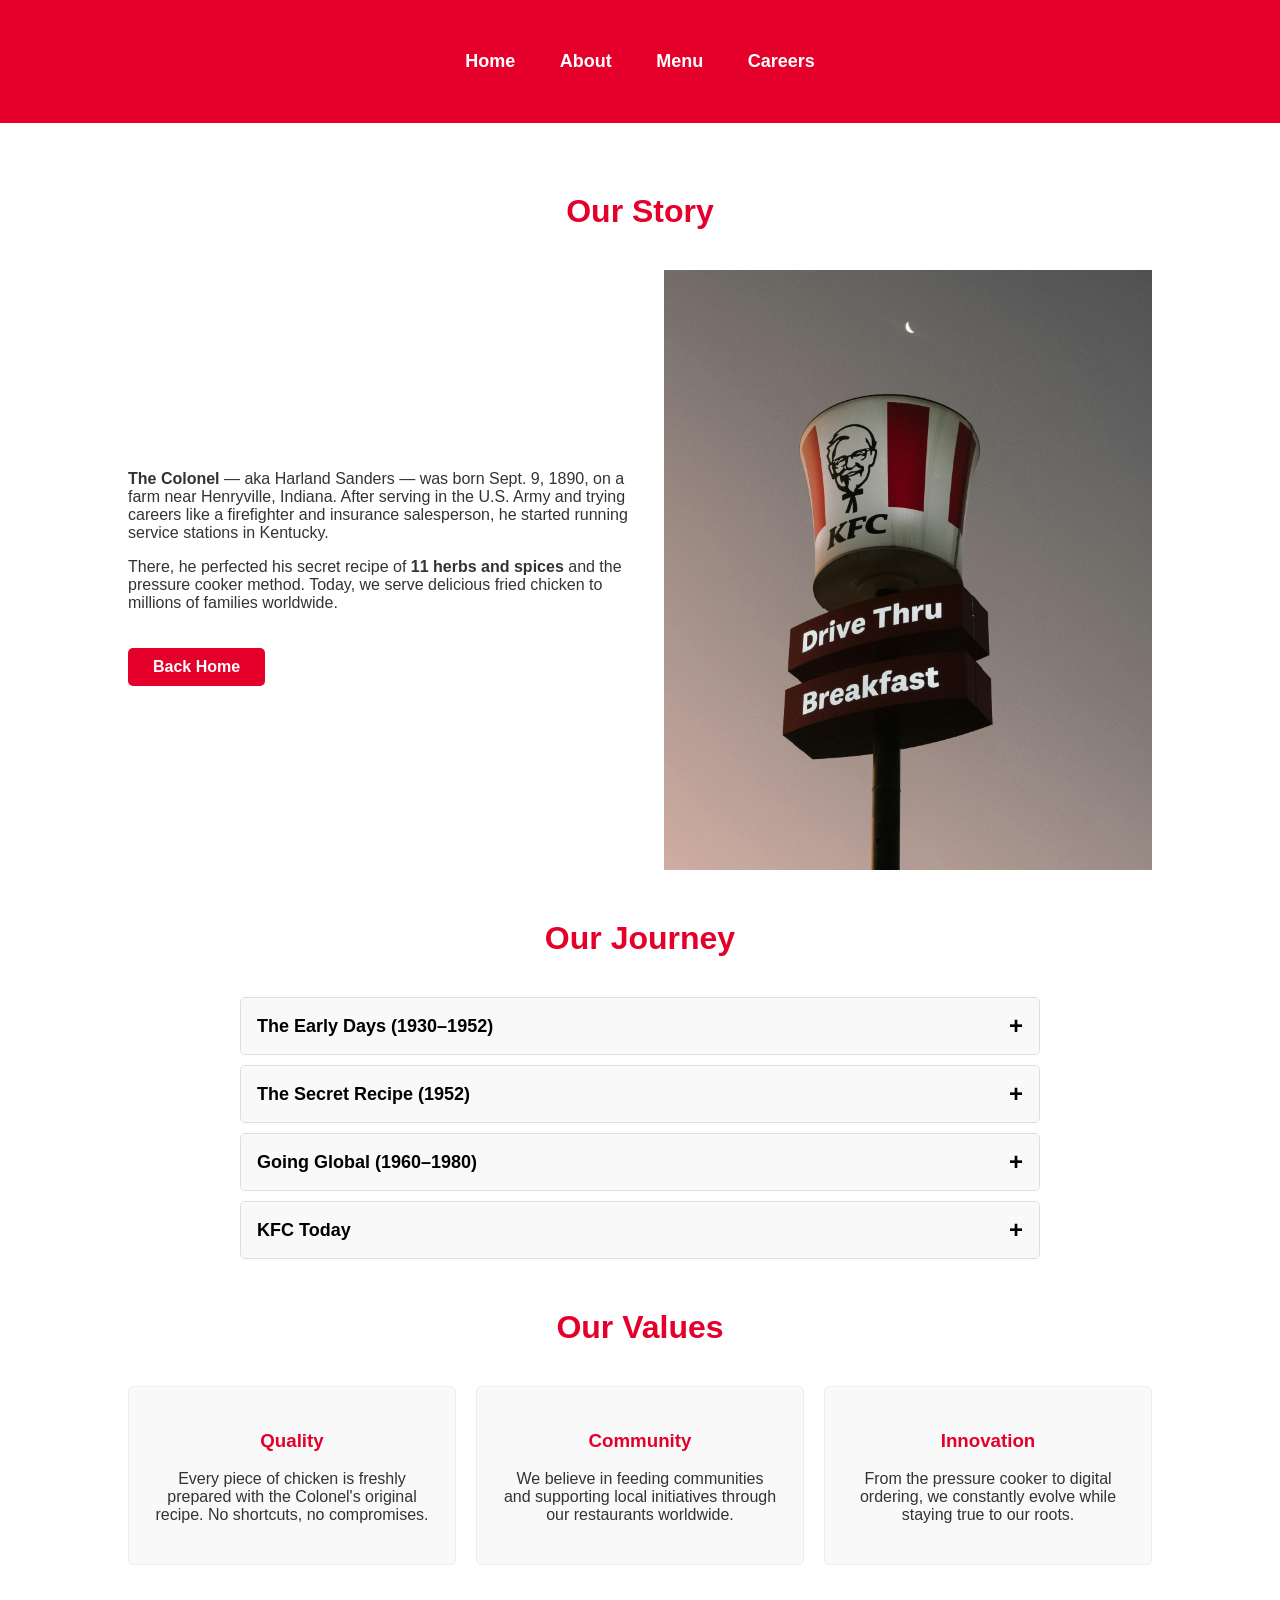
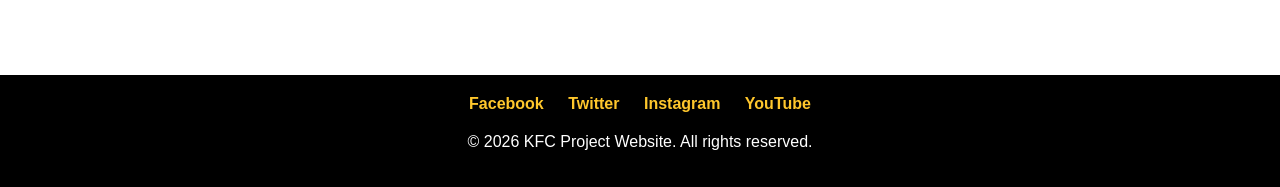
==== about_us.html @ 2c222c82 "Add files via upload" ====
<!DOCTYPE html>
<html lang="en">
<head>
    <meta charset="UTF-8">
    <meta name="viewport" content="width=device-width, initial-scale=1.0">
    <meta name="description" content="Discover the story behind KFC — from Colonel Harland Sanders' secret recipe of 11 herbs and spices to serving millions worldwide.">
    <meta name="keywords" content="KFC history, Colonel Sanders, 11 herbs and spices, fried chicken story, KFC about">
    <link rel="canonical" href="https://yourusername.github.io/kfc-website/about_us.html">
    <meta property="og:title" content="About Us - KFC">
    <meta property="og:description" content="Discover the story behind KFC — from Colonel Harland Sanders' secret recipe of 11 herbs and spices to serving millions worldwide.">
    <meta property="og:type" content="website">
    <meta property="og:url" content="https://yourusername.github.io/kfc-website/about_us.html">
    <meta property="og:image" content="https://yourusername.github.io/kfc-website/_images/_gallery/history.jpg">
    <title>About Us - KFC</title>
    <link rel="stylesheet" href="_css-assets/style.css">
</head>
<body>

    <header>
        <div class="container">
            <nav>
                <ul>
                    <li><a href="index.html">Home</a></li>
                    <li><a href="about_us.html">About</a></li>
                    <li><a href="menu.html">Menu</a></li>
                    <li><a href="careers.html">Careers</a></li>
                </ul>
            </nav>
        </div>
    </header>

    <div class="container">
        <h1 class="section-title" style="margin-top: 50px;">Our Story</h1>
        <div class="about-content">
            <div>
                <p><strong>The Colonel</strong> — aka Harland Sanders — was born Sept. 9, 1890, on a farm near Henryville, Indiana. After serving in the U.S. Army and trying careers like a firefighter and insurance salesperson, he started running service stations in Kentucky.</p>
                <p>There, he perfected his secret recipe of <strong>11 herbs and spices</strong> and the pressure cooker method. Today, we serve delicious fried chicken to millions of families worldwide.</p>
                <a href="index.html" class="btn">Back Home</a>
            </div>
            <img src="_images/_gallery/history.jpg" 
                 srcset="_images/_gallery/history-small.jpg 300w, _images/_gallery/history.jpg 800w" 
                 sizes="(max-width: 768px) 100vw, 40vw" 
                 alt="Colonel Harland Sanders standing outside his first KFC restaurant in Kentucky"
                 width="800" 
                 height="600"
                 loading="lazy">
        </div>

        <h2 class="section-title" style="margin-top: 50px;">Our Journey</h2>
        <div class="accordion">

            <div class="accordion-item">
                <button class="accordion-header" aria-expanded="false">
                    <span>The Early Days (1930–1952)</span>
                    <span class="accordion-icon">+</span>
                </button>
                <div class="accordion-body">
                    <p>In 1930, Colonel Sanders began cooking for travelers at his service station in Corbin, Kentucky. His meals became so popular that he moved across the street to a larger restaurant and motel. By 1936, Kentucky Governor Ruby Laffoon commissioned him as a Kentucky Colonel — the title he carried for life.</p>
                </div>
            </div>

            <div class="accordion-item">
                <button class="accordion-header" aria-expanded="false">
                    <span>The Secret Recipe (1952)</span>
                    <span class="accordion-icon">+</span>
                </button>
                <div class="accordion-body">
                    <p>In 1952, at age 62, the Colonel began franchising his recipe. His first franchise sale went to Pete Harman in Salt Lake City, Utah. Together they coined the name "Kentucky Fried Chicken." The secret blend of 11 herbs and spices remains locked away to this day — only a handful of people know the full recipe.</p>
                </div>
            </div>

            <div class="accordion-item">
                <button class="accordion-header" aria-expanded="false">
                    <span>Going Global (1960–1980)</span>
                    <span class="accordion-icon">+</span>
                </button>
                <div class="accordion-body">
                    <p>KFC expanded rapidly across the United States and then overseas. By 1964, there were over 600 franchised outlets. The Colonel sold the company for $2 million but stayed on as a brand ambassador. KFC entered international markets including the UK, Canada, Australia, and South Africa, becoming a global fast-food icon.</p>
                </div>
            </div>

            <div class="accordion-item">
                <button class="accordion-header" aria-expanded="false">
                    <span>KFC Today</span>
                    <span class="accordion-icon">+</span>
                </button>
                <div class="accordion-body">
                    <p>Today KFC operates in over 145 countries with more than 29,000 restaurants worldwide. While the menu has grown to include burgers, wraps, and sides, the Original Recipe chicken remains the heart of everything we do. We continue to honor the Colonel's legacy of hard work, quality ingredients, and hospitality.</p>
                </div>
            </div>

        </div>

        <h2 class="section-title" style="margin-top: 50px;">Our Values</h2>
        <div class="values-grid">
            <div class="value-card">
                <h3>Quality</h3>
                <p>Every piece of chicken is freshly prepared with the Colonel's original recipe. No shortcuts, no compromises.</p>
            </div>
            <div class="value-card">
                <h3>Community</h3>
                <p>We believe in feeding communities and supporting local initiatives through our restaurants worldwide.</p>
            </div>
            <div class="value-card">
                <h3>Innovation</h3>
                <p>From the pressure cooker to digital ordering, we constantly evolve while staying true to our roots.</p>
            </div>
        </div>
    </div>

    <footer>
        <div class="footer-social">
            <a href="https://facebook.com/kfc" target="_blank" rel="noopener noreferrer" aria-label="KFC Facebook">Facebook</a>
            <a href="https://twitter.com/kfc" target="_blank" rel="noopener noreferrer" aria-label="KFC Twitter">Twitter</a>
            <a href="https://instagram.com/kfc" target="_blank" rel="noopener noreferrer" aria-label="KFC Instagram">Instagram</a>
            <a href="https://youtube.com/kfc" target="_blank" rel="noopener noreferrer" aria-label="KFC YouTube">YouTube</a>
        </div>
        <p>&copy; 2026 KFC Project Website. All rights reserved.</p>
    </footer>

    <script src="_js/main.js"></script>
</body>
</html>
---- _css-assets/style.css ----
html {
  box-sizing: border-box;
}

*, *:before, *:after {
  box-sizing: inherit;
}

body {
    font-family: sans-serif;
    margin: 0;
    padding: 0;
    color: #333;
    background-color: #fff;
}

.container {
    width: 80%;
    max-width: 1200px;
    margin: 0 auto;
    padding: 1.25rem 0;
}

header {
    background-color: #E4002B;
    padding: 0.9375rem 0;
    color: white;
}

nav ul {
    list-style: none;
    padding: 0;
    text-align: center;
}

nav li {
    display: inline;
    margin: 0 1.25rem;
}

nav a {
    color: white;
    text-decoration: none;
    font-weight: bold;
    font-size: 1.125rem;
}

.hero {
    background-color: #FFC72C;
    text-align: center;
    padding: 5rem 1.25rem;
    color: black;
}

.hero h1 {
    font-size: 3rem;
    margin-bottom: 1.25rem;
}

.cards-wrapper {
    display: flex;
    justify-content: space-between;
    gap: 1.25rem;
    margin-top: 2.5rem;
    margin-bottom: 2.5rem;
}

.card-link {
    text-decoration: none;
    color: inherit;
    width: 32%;
    display: block;
}

.card {
    background: white;
    border: 0.0625rem solid #ddd;
    padding: 0.9375rem;
    box-shadow: 2px 2px 5px #ccc;
    text-align: center;
    transition: transform 0.2s;
    height: 100%;
}

.card:hover {
    transform: translateY(-5px);
    border-color: #E4002B;
}

.card img {
    width: 100%;
    height: 9.375rem;
    object-fit: cover;
    border-radius: 4px;
}

.card h3 {
    margin-top: 0.625rem;
    color: #E4002B;
}

.btn {
    display: inline-block;
    padding: 0.625rem 1.5625rem;
    background-color: #E4002B;
    color: white;
    text-decoration: none;
    border-radius: 5px;
    font-weight: bold;
    margin-top: 1.25rem;
}

.section-title {
    text-align: center;
    font-size: 2rem;
    margin-bottom: 2.5rem;
    color: #E4002B;
}

.section-subtitle {
    text-align: center;
    font-size: 1.5rem;
    margin-bottom: 1.25rem;
    color: #333;
}

.about-content {
    display: flex;
    align-items: center;
    gap: 1.25rem;
}

.about-content img {
    width: 50%;
}

.accordion {
    max-width: 800px;
    margin: 0 auto 2.5rem auto;
}

.accordion-item {
    border: 0.0625rem solid #ddd;
    margin-bottom: 0.625rem;
    border-radius: 5px;
    overflow: hidden;
}

.accordion-header {
    width: 100%;
    background: #f9f9f9;
    border: none;
    padding: 1rem;
    text-align: left;
    font-size: 1.125rem;
    font-weight: bold;
    cursor: pointer;
    display: flex;
    justify-content: space-between;
    align-items: center;
}

.accordion-header:hover {
    background: #eee;
}

.accordion-icon {
    font-size: 1.5rem;
    line-height: 1;
}

.accordion-body {
    display: none;
    padding: 1rem;
    border-top: 0.0625rem solid #ddd;
}

.accordion-body.active {
    display: block;
}

.values-grid {
    display: grid;
    grid-template-columns: repeat(auto-fit, minmax(250px, 1fr));
    gap: 1.25rem;
    margin-bottom: 2.5rem;
}

.value-card {
    background: #f9f9f9;
    padding: 1.5rem;
    border-radius: 5px;
    text-align: center;
    border: 0.0625rem solid #eee;
}

.value-card h3 {
    color: #E4002B;
}

.menu-grid {
    display: grid;
    grid-template-columns: repeat(auto-fill, minmax(200px, 1fr));
    gap: 1.25rem;
}

.menu-item {
    border: 0.0625rem solid #eee;
    padding: 0.9375rem;
    text-align: center;
    overflow: hidden;
}

.menu-item.hidden {
    display: none;
}

.menu-item img {
    width: 100%;
    height: 7.5rem;
    object-fit: cover;
    cursor: pointer;
    transition: transform 0.3s ease;
}

.menu-item img:hover {
    transform: scale(1.1);
}

.price {
    color: #E4002B;
    font-weight: bold;
    font-size: 1.125rem;
}

.search-input {
    width: 100%;
    max-width: 400px;
    display: block;
    margin: 0 auto 2.5rem auto;
    padding: 0.625rem;
    border: 0.0625rem solid #ddd;
    border-radius: 3px;
    font-size: 1rem;
}

.menu-filter-tabs, .job-filter-tabs {
    text-align: center;
    margin-bottom: 2.5rem;
}

.filter-btn {
    background: #eee;
    border: none;
    padding: 0.625rem 1.25rem;
    margin: 0 0.3125rem;
    cursor: pointer;
    border-radius: 3px;
    font-size: 1rem;
}

.filter-btn.active {
    background: #E4002B;
    color: white;
}

.job-listings {
    display: grid;
    grid-template-columns: repeat(auto-fill, minmax(300px, 1fr));
    gap: 1.25rem;
    margin-bottom: 1.25rem;
}

.job-card {
    border: 0.0625rem solid #ddd;
    padding: 1.25rem;
    border-radius: 5px;
}

.job-card.hidden {
    display: none;
}

.job-location {
    font-size: 0.875rem;
    color: #777;
}

.job-tag {
    display: inline-block;
    background: #FFC72C;
    padding: 0.3125rem 0.625rem;
    border-radius: 3px;
    font-size: 0.875rem;
    margin-top: 0.625rem;
    font-weight: bold;
}

.career-form, .enquiry-form-wrapper {
    background: #222;
    color: white;
    padding: 2.5rem;
    border-radius: 10px;
    max-width: 500px;
    margin: 0 auto;
}

.contact-layout {
    display: flex;
    gap: 2.5rem;
    margin-bottom: 2.5rem;
}

.contact-form-wrapper {
    flex: 1;
}

.contact-info {
    flex: 1;
}

.contact-info h2 {
    color: #E4002B;
}

.info-item {
    margin-bottom: 1.5rem;
}

.info-item h3 {
    margin-bottom: 0.3125rem;
}

.info-item a {
    color: #E4002B;
    text-decoration: none;
}

.info-item a:hover {
    text-decoration: underline;
}

input, select, textarea {
    width: 100%;
    padding: 0.625rem;
    margin-bottom: 0.9375rem;
    border: none;
    border-radius: 3px;
    font-family: inherit;
}

textarea {
    resize: vertical;
}

.form-error {
    color: #ff4d4d;
    font-size: 0.875rem;
    margin-bottom: 0.625rem;
    display: none;
}

.form-success {
    color: #4caf50;
    font-size: 0.875rem;
    margin-bottom: 0.625rem;
    display: none;
}

.gallery {
    display: grid;
    grid-template-columns: repeat(auto-fill, minmax(200px, 1fr));
    gap: 1.25rem;
    margin-bottom: 2.5rem;
}

.gallery-item {
    cursor: pointer;
    border-radius: 5px;
    overflow: hidden;
    position: relative;
}

.gallery-item img {
    width: 100%;
    height: 9.375rem;
    object-fit: cover;
    transition: transform 0.3s ease;
    display: block;
}

.gallery-item:hover img {
    transform: scale(1.1);
}

.lightbox {
    display: none;
    position: fixed;
    top: 0;
    left: 0;
    width: 100%;
    height: 100%;
    background: rgba(0, 0, 0, 0.9);
    z-index: 1000;
    justify-content: center;
    align-items: center;
    flex-direction: column;
    opacity: 0;
    transition: opacity 0.3s ease;
}

.lightbox.active {
    display: flex;
    opacity: 1;
}

.lightbox-img {
    max-width: 90%;
    max-height: 80%;
    object-fit: contain;
    border-radius: 5px;
    transform: scale(0.8);
    transition: transform 0.3s ease;
    cursor: pointer;
}

.lightbox.active .lightbox-img {
    transform: scale(1);
}

.lightbox-caption {
    color: white;
    margin-top: 1rem;
    font-size: 1.125rem;
}

.lightbox-close, .lightbox-prev, .lightbox-next {
    position: absolute;
    background: transparent;
    color: white;
    font-size: 2.5rem;
    border: none;
    cursor: pointer;
    padding: 1rem;
    transition: color 0.2s;
}

.lightbox-close:hover, .lightbox-prev:hover, .lightbox-next:hover {
    color: #E4002B;
}

.lightbox-close {
    top: 1rem;
    right: 1.5rem;
    font-size: 3rem;
}

.lightbox-prev {
    left: 1rem;
    top: 50%;
    transform: translateY(-50%);
}

.lightbox-next {
    right: 1rem;
    top: 50%;
    transform: translateY(-50%);
}

.testimonial-rotator {
    text-align: center;
    max-width: 600px;
    margin: 0 auto 2.5rem auto;
    min-height: 100px;
}

.testimonial {
    display: none;
    font-style: italic;
    color: #555;
}

.testimonial.active {
    display: block;
}

.testimonial cite {
    display: block;
    margin-top: 0.625rem;
    font-style: normal;
    font-weight: bold;
    color: #E4002B;
}

.footer-social {
    margin-bottom: 1.25rem;
}

.footer-social a {
    color: #FFC72C;
    text-decoration: none;
    margin: 0 0.625rem;
    font-weight: bold;
}

.footer-social a:hover {
    text-decoration: underline;
}

footer {
    background-color: #000;
    color: white;
    text-align: center;
    padding: 1.25rem;
    margin-top: 3.125rem;
}

@media (max-width: 768px) {
    .cards-wrapper {
        flex-direction: column;
    }
    
    .card-link {
        width: 100%;
    }
    
    .about-content {
        display: block;
    }

    .about-content img {
        width: 100%;
        margin-bottom: 0.9375rem;
    }
    
    nav li {
        display: block;
        margin: 0.625rem 0;
    }

    .contact-layout {
        flex-direction: column;
    }

    .job-listings {
        grid-template-columns: 1fr;
    }
}
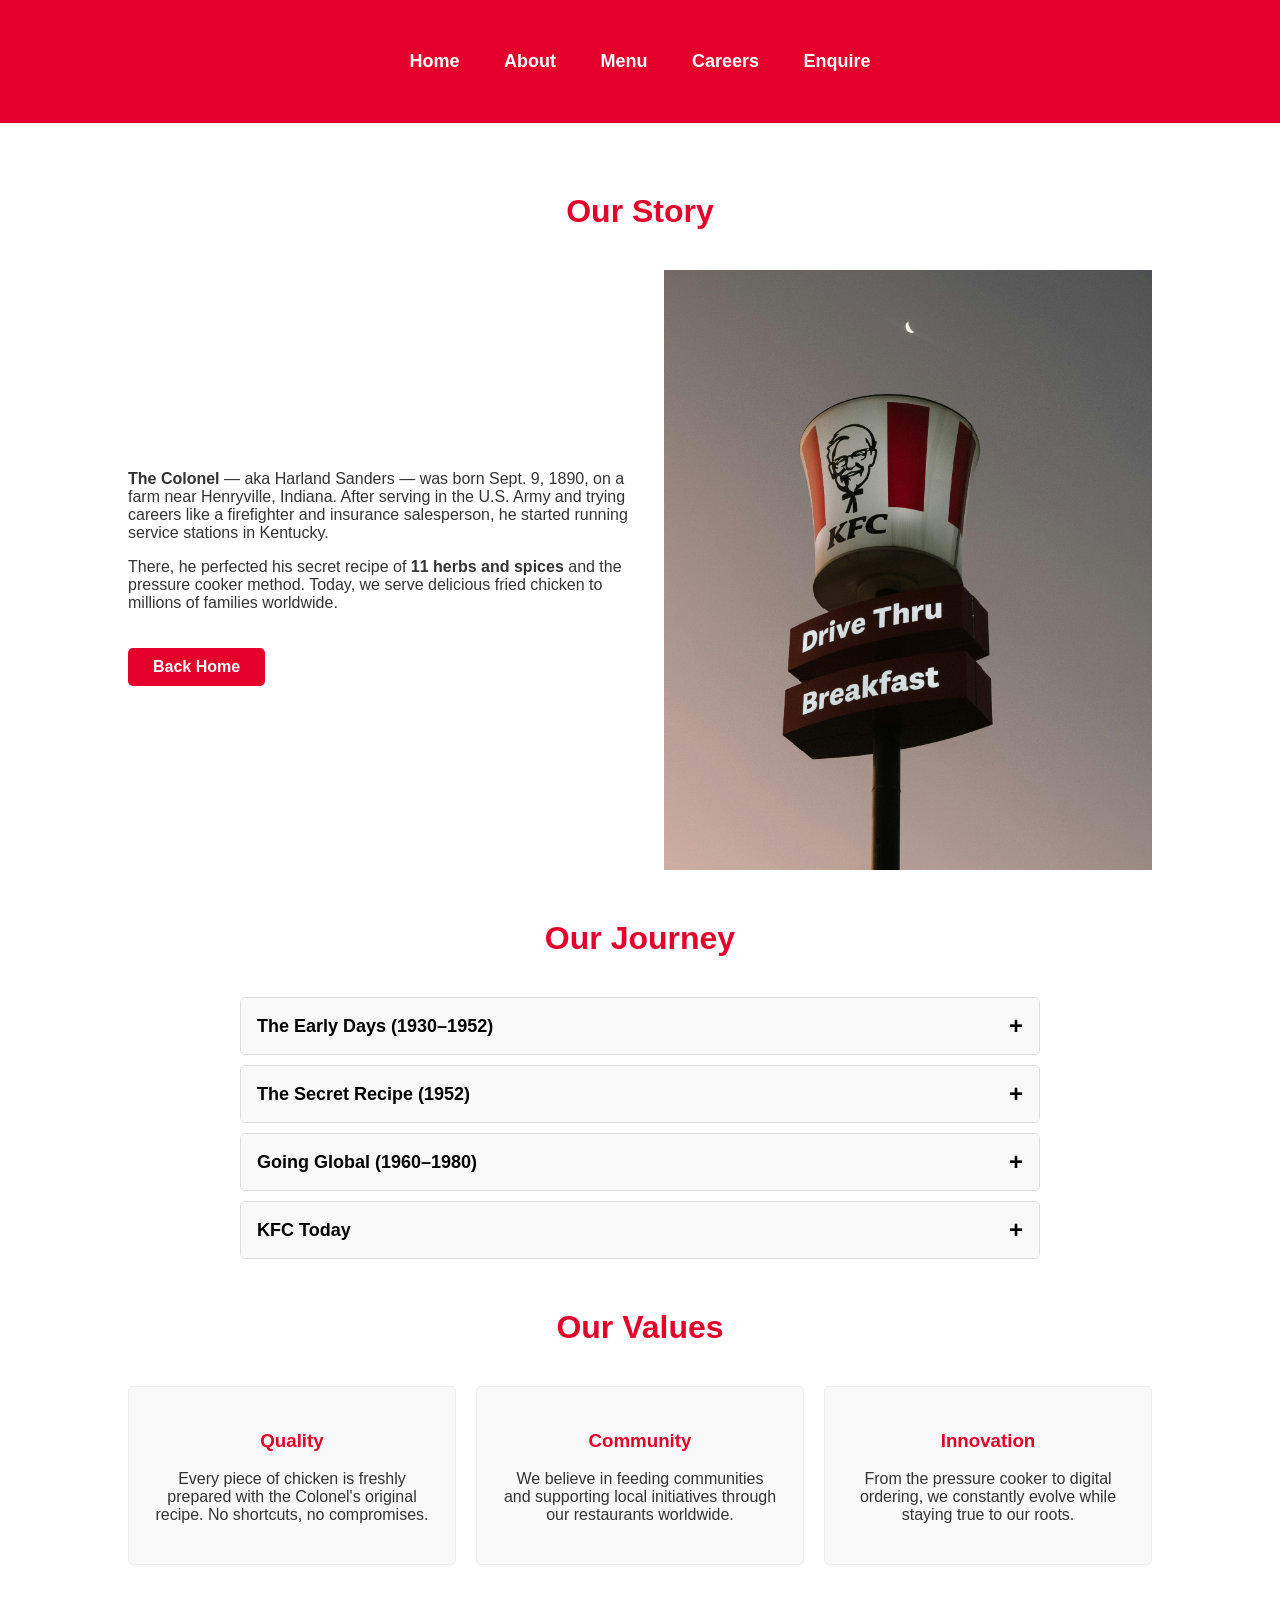
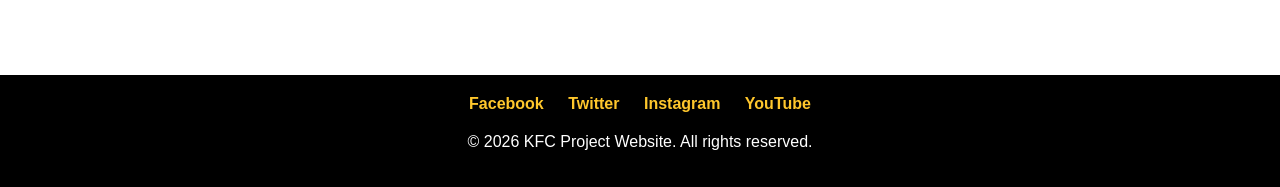
==== commit 56999694: "added enquiries.html" ====
--- a/about_us.html
+++ b/about_us.html
@@ -24,6 +24,7 @@
                     <li><a href="about_us.html">About</a></li>
                     <li><a href="menu.html">Menu</a></li>
                     <li><a href="careers.html">Careers</a></li>
+                    <li><a href="enquiry.html">Enquire</a></li>
                 </ul>
             </nav>
         </div>
@@ -120,4 +121,4 @@
 
     <script src="_js/main.js"></script>
 </body>
-</html>+</html>
